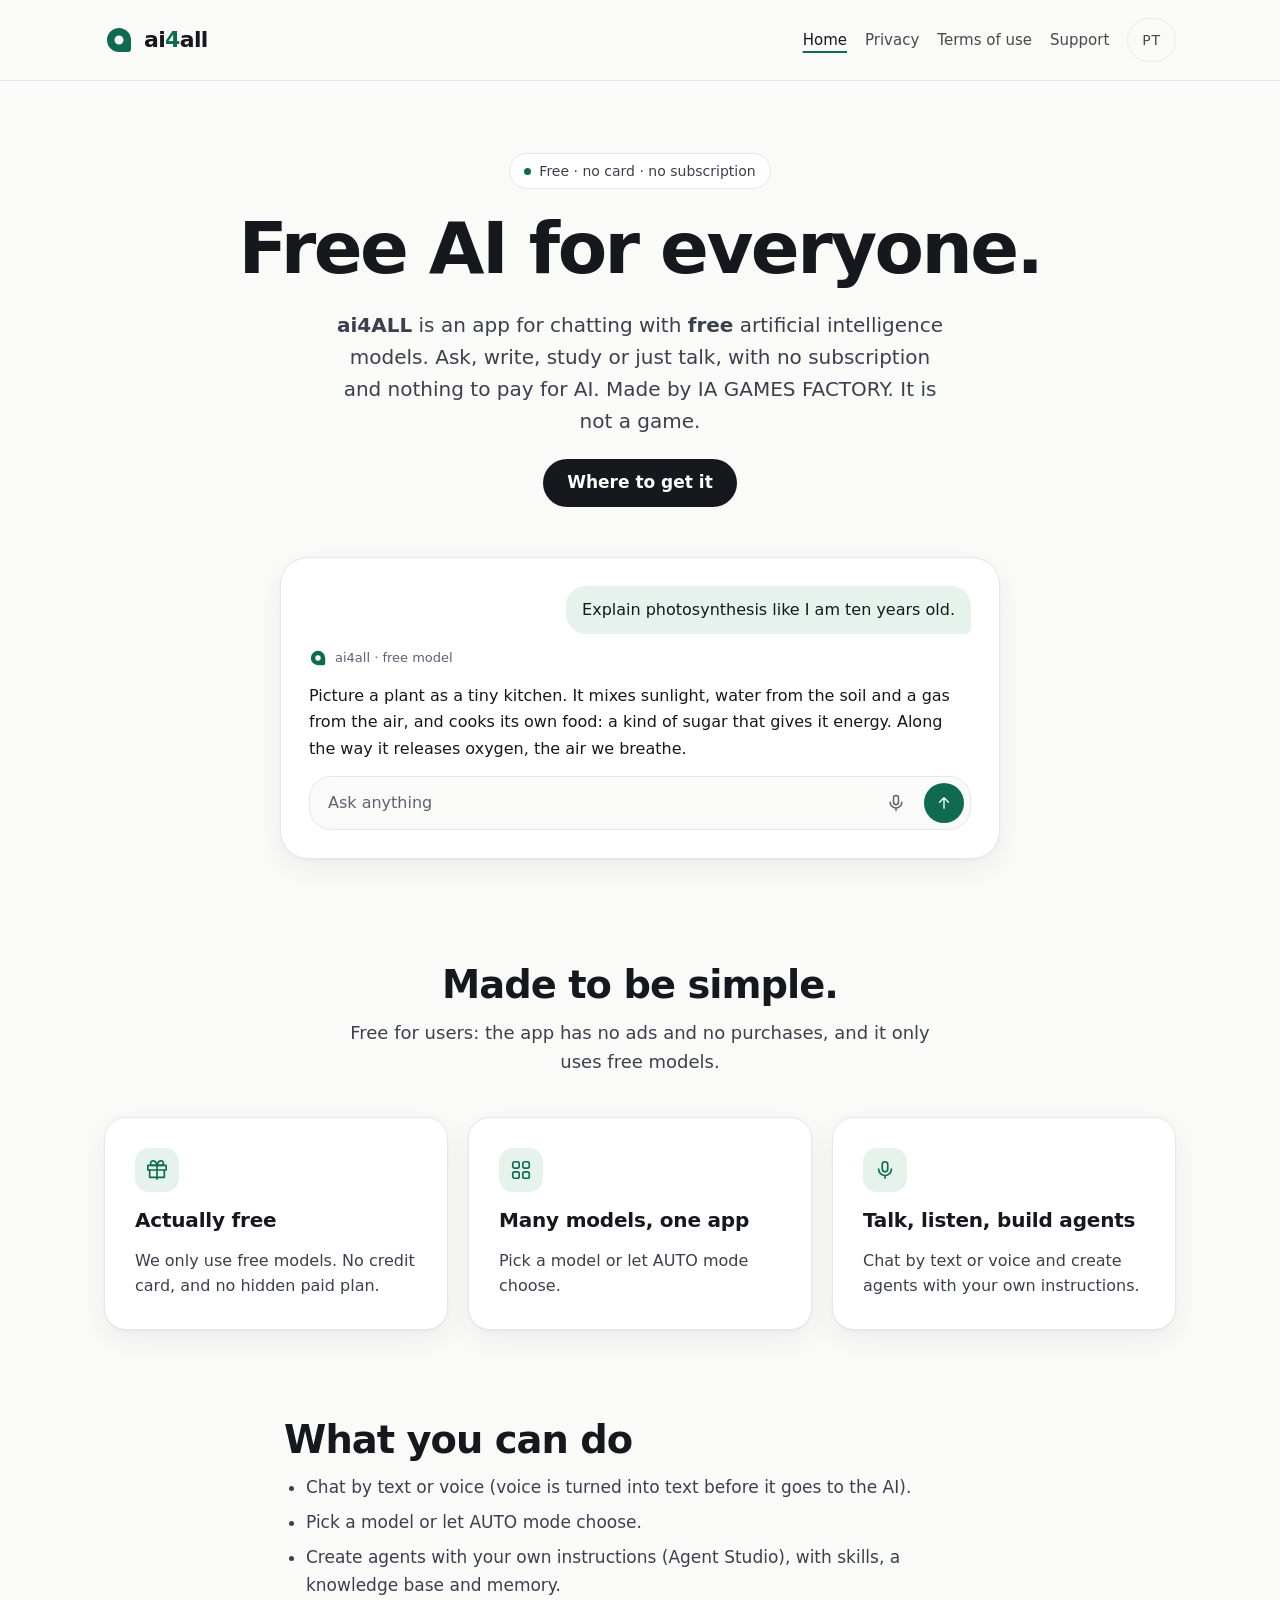
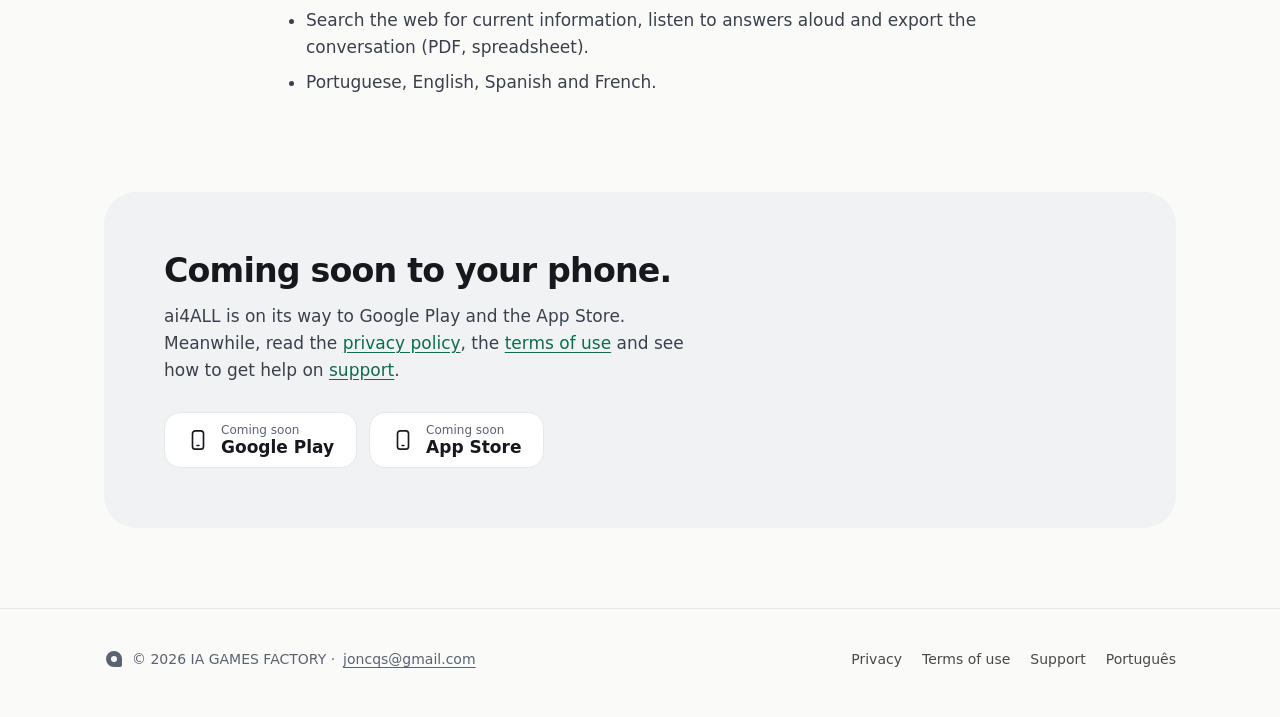
==== en/index.html @ e5a41bab "Site no padrao novo verde selva, pt-BR e EN (AI4ALL #31)" ====
<!doctype html>
<html lang="en">
<head>
<meta charset="utf-8">
<meta name="viewport" content="width=device-width, initial-scale=1">
<title>ai4ALL — Free AI for everyone</title>
<meta name="description" content="ai4ALL: an app for chatting with free AI models, without paying for AI.">
<meta name="color-scheme" content="light dark">
<meta name="theme-color" content="#FAFAF8" media="(prefers-color-scheme: light)">
<meta name="theme-color" content="#0D0F14" media="(prefers-color-scheme: dark)">
<link rel="icon" type="image/svg+xml" href="../icon.svg">
<link rel="alternate icon" type="image/png" href="../favicon.png">
<link rel="alternate" hreflang="pt-BR" href="../index.html">
<link rel="stylesheet" href="../site.css">
</head>
<body>
<a class="skip" href="#conteudo">Skip to content</a>
<header class="top">
  <div class="bar">
    <a class="brand" href="index.html"><svg class="mark" width="30" height="30" viewBox="0 0 100 100" aria-hidden="true"><path fill="currentColor" fill-rule="evenodd" d="M50 10A40 40 0 0 0 50 90H80Q90 90 90 80V50A40 40 0 0 0 50 10ZM50 35A15 15 0 1 0 50 65A15 15 0 1 0 50 35Z"/></svg><span>ai<b>4</b>all</span></a>
    <nav class="menu" aria-label="Main"><a href="index.html" aria-current="page">Home</a><a href="privacy.html">Privacy</a><a href="terms.html">Terms of use</a><a href="support.html">Support</a><a class="lang" href="../index.html" hreflang="pt-BR" lang="pt-BR" aria-label="Português">PT</a></nav>
  </div>
</header>
<main id="conteudo">
<section class="hero">
  <span class="badge"><span class="dot"></span>Free · no card · no subscription</span>
  <h1>Free AI for everyone.</h1>
  <p class="lead"><strong>ai4ALL</strong> is an app for chatting with <strong>free</strong> artificial intelligence models. Ask, write, study or just talk, with no subscription and nothing to pay for AI. Made by IA GAMES FACTORY. It is not a game.</p>
  <a class="cta" href="#lojas">Where to get it</a>
  <figure class="demo card" aria-label="Sample conversation">
    <p class="bubble">Explain photosynthesis like I am ten years old.</p>
    <p class="who"><svg class="mark" width="18" height="18" viewBox="0 0 100 100" aria-hidden="true"><path fill="currentColor" fill-rule="evenodd" d="M50 10A40 40 0 0 0 50 90H80Q90 90 90 80V50A40 40 0 0 0 50 10ZM50 35A15 15 0 1 0 50 65A15 15 0 1 0 50 35Z"/></svg>ai4all · free model</p>
    <p class="answer">Picture a plant as a tiny kitchen. It mixes sunlight, water from the soil and a gas from the air, and cooks its own food: a kind of sugar that gives it energy. Along the way it releases oxygen, the air we breathe.</p>
    <div class="field" aria-hidden="true"><span>Ask anything</span><span class="ico"><svg width="20" height="20" viewBox="0 0 24 24" fill="none" stroke="currentColor" stroke-width="1.8" stroke-linecap="round" stroke-linejoin="round" aria-hidden="true"><rect x="9" y="3" width="6" height="11" rx="3"/><path d="M5 11a7 7 0 0 0 14 0M12 18v3"/></svg></span><span class="send"><svg width="18" height="18" viewBox="0 0 24 24" fill="none" stroke="currentColor" stroke-width="1.8" stroke-linecap="round" stroke-linejoin="round" aria-hidden="true"><path d="M12 19V5M6 11l6-6 6 6"/></svg></span></div>
  </figure>
</section>
<section class="section">
  <h2 class="center">Made to be simple.</h2>
  <p class="center sub">Free for users: the app has no ads and no purchases, and it only uses free models.</p>
  <div class="cards"><article class="card feat"><span class="chip-ic"><svg width="22" height="22" viewBox="0 0 24 24" fill="none" stroke="currentColor" stroke-width="1.8" stroke-linecap="round" stroke-linejoin="round" aria-hidden="true"><path d="M20 12v8H4v-8"/><path d="M2 7h20v5H2z"/><path d="M12 22V7"/><path d="M12 7H7.5a2.5 2.5 0 0 1 0-5C11 2 12 7 12 7Z"/><path d="M12 7h4.5a2.5 2.5 0 0 0 0-5C13 2 12 7 12 7Z"/></svg></span><h3>Actually free</h3><p>We only use free models. No credit card, and no hidden paid plan.</p></article><article class="card feat"><span class="chip-ic"><svg width="22" height="22" viewBox="0 0 24 24" fill="none" stroke="currentColor" stroke-width="1.8" stroke-linecap="round" stroke-linejoin="round" aria-hidden="true"><rect x="3" y="3" width="7" height="7" rx="2"/><rect x="14" y="3" width="7" height="7" rx="2"/><rect x="3" y="14" width="7" height="7" rx="2"/><rect x="14" y="14" width="7" height="7" rx="2"/></svg></span><h3>Many models, one app</h3><p>Pick a model or let AUTO mode choose.</p></article><article class="card feat"><span class="chip-ic"><svg width="22" height="22" viewBox="0 0 24 24" fill="none" stroke="currentColor" stroke-width="1.8" stroke-linecap="round" stroke-linejoin="round" aria-hidden="true"><rect x="9" y="3" width="6" height="11" rx="3"/><path d="M5 11a7 7 0 0 0 14 0M12 18v3"/></svg></span><h3>Talk, listen, build agents</h3><p>Chat by text or voice and create agents with your own instructions.</p></article></div>
</section>
<section class="section narrow">
  <h2>What you can do</h2>
  <ul class="list"><li>Chat by text or voice (voice is turned into text before it goes to the AI).</li><li>Pick a model or let AUTO mode choose.</li><li>Create agents with your own instructions (Agent Studio), with skills, a knowledge base and memory.</li><li>Search the web for current information, listen to answers aloud and export the conversation (PDF, spreadsheet).</li><li>Portuguese, English, Spanish and French.</li></ul>
</section>
<section class="section" id="lojas">
  <div class="band">
    <div><h2>Coming soon to your phone.</h2><p>ai4ALL is on its way to Google Play and the App Store. Meanwhile, read the <a href="privacy.html">privacy policy</a>, the <a href="terms.html">terms of use</a> and see how to get help on <a href="support.html">support</a>.</p></div>
    <div class="stores"><span class="store"><svg width="22" height="22" viewBox="0 0 24 24" fill="none" stroke="currentColor" stroke-width="1.8" stroke-linecap="round" stroke-linejoin="round" aria-hidden="true"><rect x="6" y="2" width="12" height="20" rx="3"/><path d="M11 18h2"/></svg><span><small>Coming soon</small>Google Play</span></span><span class="store"><svg width="22" height="22" viewBox="0 0 24 24" fill="none" stroke="currentColor" stroke-width="1.8" stroke-linecap="round" stroke-linejoin="round" aria-hidden="true"><rect x="6" y="2" width="12" height="20" rx="3"/><path d="M11 18h2"/></svg><span><small>Coming soon</small>App Store</span></span></div>
  </div>
</section>
</main>
<footer class="foot">
  <div class="bar">
    <span class="foot-brand"><svg class="mark" width="20" height="20" viewBox="0 0 100 100" aria-hidden="true"><path fill="currentColor" fill-rule="evenodd" d="M50 10A40 40 0 0 0 50 90H80Q90 90 90 80V50A40 40 0 0 0 50 10ZM50 35A15 15 0 1 0 50 65A15 15 0 1 0 50 35Z"/></svg>© 2026 IA GAMES FACTORY · <a href="mailto:joncqs@gmail.com">joncqs@gmail.com</a></span>
    <nav aria-label="Footer"><a href="privacy.html">Privacy</a><a href="terms.html">Terms of use</a><a href="support.html">Support</a><a href="../index.html" hreflang="pt-BR" lang="pt-BR">Português</a></nav>
  </div>
</footer>
</body>
</html>
---- site.css ----
/* AI4ALL site · identidade v3 Selva (issue #31). Claro por padrão, escuro pelo sistema. Só fontes do sistema, sem JS. */
:root{
  --bg:#FAFAF8; --surface:#FFFFFF; --surface2:#F1F2F4; --border:#E6E7EB;
  --text:#16181D; --text-body:#3A404C; --text-sub:#5B6372;
  --brand:#0F5C45; --primary:#0E6B50; --link:#0E6B50; --accent:#0E6B50; --tint:#E6F2EC; --user-bubble:#E6F2EC;
  --send:#0E6B50; --on-solid:#FFFFFF; --focus:#13805C;
  --cta-bg:#16181D; --cta-text:#FFFFFF;
  --shadow:0 1px 2px rgba(16,24,40,.04),0 10px 30px rgba(16,24,40,.06);
  --r-field:12px; --r-card:22px; --r-panel:28px; --r-pill:999px;
  --font:system-ui,-apple-system,"Segoe UI",Roboto,"Helvetica Neue",Arial,sans-serif;
  color-scheme:light dark;
}
@media (prefers-color-scheme: dark){
  :root{
    --bg:#0D0F14; --surface:#161B24; --surface2:#131821; --border:#252D3D;
    --text:#E8EAF0; --text-body:#A9B1C2; --text-sub:#8A94A8;
    --primary:#13805C; --link:#5FD4A4; --accent:#5FD4A4; --tint:#13291F; --user-bubble:#13291F; --send:#13805C;
    --cta-bg:#E8EAF0; --cta-text:#0D0F14; --shadow:none;
  }
}
*{box-sizing:border-box}
html{-webkit-text-size-adjust:100%}
body{margin:0;background:var(--bg);color:var(--text);font-family:var(--font);font-size:17px;line-height:1.6;-webkit-font-smoothing:antialiased}
a{color:var(--link);text-underline-offset:3px}
:focus-visible{outline:2px solid var(--focus);outline-offset:3px;border-radius:6px}
.skip{position:absolute;left:-9999px;top:8px;background:var(--surface);color:var(--text);padding:10px 14px;border-radius:var(--r-field)}
.skip:focus{left:12px;z-index:9}
.bar{max-width:1120px;margin:0 auto;padding:18px 24px;display:flex;align-items:center;justify-content:space-between;gap:12px 24px;flex-wrap:wrap}
.top{border-bottom:1px solid var(--border)}
.brand{display:flex;align-items:center;gap:10px;color:var(--text);text-decoration:none;font-size:22px;font-weight:600;letter-spacing:-.03em}
.brand .mark{color:var(--primary)}
.brand b{font-weight:600;color:var(--primary)}
.menu{display:flex;align-items:center;flex-wrap:wrap;gap:4px 18px;font-size:15px}
.menu a,.foot nav a{color:var(--text);text-decoration:none;opacity:.78;min-height:44px;display:inline-flex;align-items:center}
.menu a:hover,.foot nav a:hover,.menu a[aria-current],.foot nav a[aria-current]{opacity:1}
.menu a[aria-current]{text-decoration:underline;text-decoration-color:var(--primary);text-decoration-thickness:2px;text-underline-offset:6px}
.menu .lang{border:1px solid var(--border);border-radius:var(--r-pill);padding:0 14px;letter-spacing:.06em;font-size:14px}
main{display:block}
.hero{max-width:1120px;margin:0 auto;padding:72px 24px 40px;display:flex;flex-direction:column;align-items:center;text-align:center;gap:22px}
.badge{display:inline-flex;align-items:center;gap:8px;padding:6px 14px;border-radius:var(--r-pill);border:1px solid var(--border);background:var(--surface);font-size:14px;color:var(--text-body)}
.dot{width:7px;height:7px;border-radius:50%;background:var(--accent)}
h1{margin:0;font-size:clamp(36px,6.2vw,72px);line-height:1.05;font-weight:600;letter-spacing:-.035em;max-width:820px}
.lead{margin:0;max-width:620px;font-size:clamp(17px,1.6vw,20px);color:var(--text-body)}
.cta{display:inline-flex;align-items:center;justify-content:center;min-height:48px;padding:0 24px;border-radius:var(--r-pill);background:var(--cta-bg);color:var(--cta-text);font-weight:600;text-decoration:none}
.cta:hover{opacity:.9}
.card{background:var(--surface);border:1px solid var(--border);border-radius:var(--r-card);box-shadow:var(--shadow)}
.demo{width:100%;max-width:720px;margin:28px 0 0;padding:28px;text-align:left;display:flex;flex-direction:column;gap:14px;border-radius:var(--r-panel)}
.demo p{margin:0}
.bubble{align-self:flex-end;max-width:85%;background:var(--user-bubble);border-radius:20px 20px 6px 20px;padding:12px 16px;font-size:16px;line-height:1.5}
.who{display:flex;align-items:center;gap:8px;font-size:13px;color:var(--text-sub)}
.who .mark{color:var(--primary)}
.answer{font-size:16px;line-height:1.65}
.field{display:flex;align-items:center;gap:8px;border:1px solid var(--border);background:var(--bg);border-radius:var(--r-card);padding:6px 6px 6px 18px;color:var(--text-sub);font-size:16px}
.field span:first-child{flex:1}
.ico,.send{width:40px;height:40px;border-radius:50%;display:flex;align-items:center;justify-content:center}
.send{background:var(--send);color:var(--on-solid)}
.section{max-width:1120px;margin:0 auto;padding:64px 24px 24px}
.section.narrow{max-width:760px}
h2{margin:0 0 12px;font-size:clamp(26px,3vw,40px);line-height:1.15;font-weight:600;letter-spacing:-.025em}
.center{text-align:center}
.sub{max-width:600px;margin:0 auto 40px;color:var(--text-body);font-size:18px}
.cards{display:grid;grid-template-columns:repeat(auto-fit,minmax(240px,1fr));gap:20px}
.feat{padding:30px;display:flex;flex-direction:column;gap:12px}
.feat h3{margin:0;font-size:20px;font-weight:600;letter-spacing:-.01em}
.feat p{margin:0;color:var(--text-body);font-size:16px}
.chip-ic{width:44px;height:44px;flex-shrink:0;border-radius:14px;background:var(--tint);color:var(--link);display:flex;align-items:center;justify-content:center}
.list{margin:0;padding-left:22px;color:var(--text-body)}
.list li{margin-bottom:8px}
.band{background:var(--surface2);border-radius:32px;padding:clamp(28px,5vw,60px);display:flex;align-items:center;justify-content:space-between;gap:28px;flex-wrap:wrap;margin-bottom:56px}
.band>div:first-child{max-width:560px}
.band h2{font-size:clamp(24px,2.6vw,34px)}
.band p{margin:0;color:var(--text-body)}
.stores{display:flex;gap:12px;flex-wrap:wrap}
.store{display:inline-flex;align-items:center;gap:12px;min-height:56px;padding:0 22px;border-radius:16px;border:1px solid var(--border);background:var(--surface)}
.store>span{display:flex;flex-direction:column;line-height:1.2;font-weight:600}
.store small{font-weight:400;font-size:12px;color:var(--text-sub)}
.docwrap{max-width:1120px;margin:0 auto;padding:56px 24px 72px;display:flex;flex-wrap:wrap;gap:48px;align-items:flex-start}
.toc{flex:1 1 200px;max-width:240px;display:flex;flex-direction:column;gap:2px;font-size:14px}
.toc .label{font-size:12px;letter-spacing:.06em;text-transform:uppercase;color:var(--text-sub);margin-bottom:6px}
.toc a{color:var(--text-body);text-decoration:none;padding:6px 0}
.toc a:hover{text-decoration:underline}
.doc{flex:999 1 560px;min-width:0;max-width:680px}
.doc h1{font-size:clamp(32px,4vw,48px);line-height:1.1;letter-spacing:-.03em;margin:0 0 18px}
.doc h2{font-size:22px;letter-spacing:-.015em;margin:36px 0 10px}
.doc p,.doc li{color:var(--text-body)}
.doc ul{padding-left:22px;margin:0}
.doc li{margin-bottom:8px}
.doc strong{color:var(--text)}
.updated{margin:0 0 8px;font-size:14px;color:var(--text-sub)}
.summary{padding:20px 24px;margin:8px 0 4px;box-shadow:none}
.summary p{margin:0}
.lead-doc{font-size:18px;margin:0 0 20px}
.contact{display:flex;align-items:center;gap:16px;flex-wrap:wrap}
.contact-txt{display:flex;flex-direction:column;flex:1;min-width:180px;color:var(--text-sub);font-size:15px;overflow-wrap:anywhere}
.contact-txt strong{font-size:17px}
.tablewrap{overflow-x:auto;margin:14px 0;border:1px solid var(--border);border-radius:var(--r-field);background:var(--surface)}
table{border-collapse:collapse;width:100%;min-width:560px}
th,td{text-align:left;vertical-align:top;padding:10px 12px;border-bottom:1px solid var(--border);font-size:15px;line-height:1.5;color:var(--text-body)}
th{font-size:13px;color:var(--text-sub);background:var(--surface2);font-weight:600}
tr:last-child td{border-bottom:0}
code{background:var(--surface2);padding:1px 5px;border-radius:4px;font-size:15px}
details{border-bottom:1px solid var(--border);padding:16px 0}
details:first-of-type{border-top:1px solid var(--border)}
summary{cursor:pointer;font-size:18px;font-weight:500;color:var(--text);min-height:44px;display:flex;align-items:center}
details p{margin:8px 0 0}
.foot{border-top:1px solid var(--border);font-size:14px;color:var(--text-sub)}
.foot .bar{padding:28px 24px 36px}
.foot-brand{display:flex;align-items:center;gap:8px;flex-wrap:wrap}
.foot-brand a{color:var(--text-sub)}
.foot nav{display:flex;flex-wrap:wrap;gap:4px 20px}
@media (max-width:600px){.hero{padding-top:48px}.demo{padding:20px}.section{padding-top:48px}}
@media (prefers-reduced-motion: reduce){*{transition:none!important;animation:none!important}}
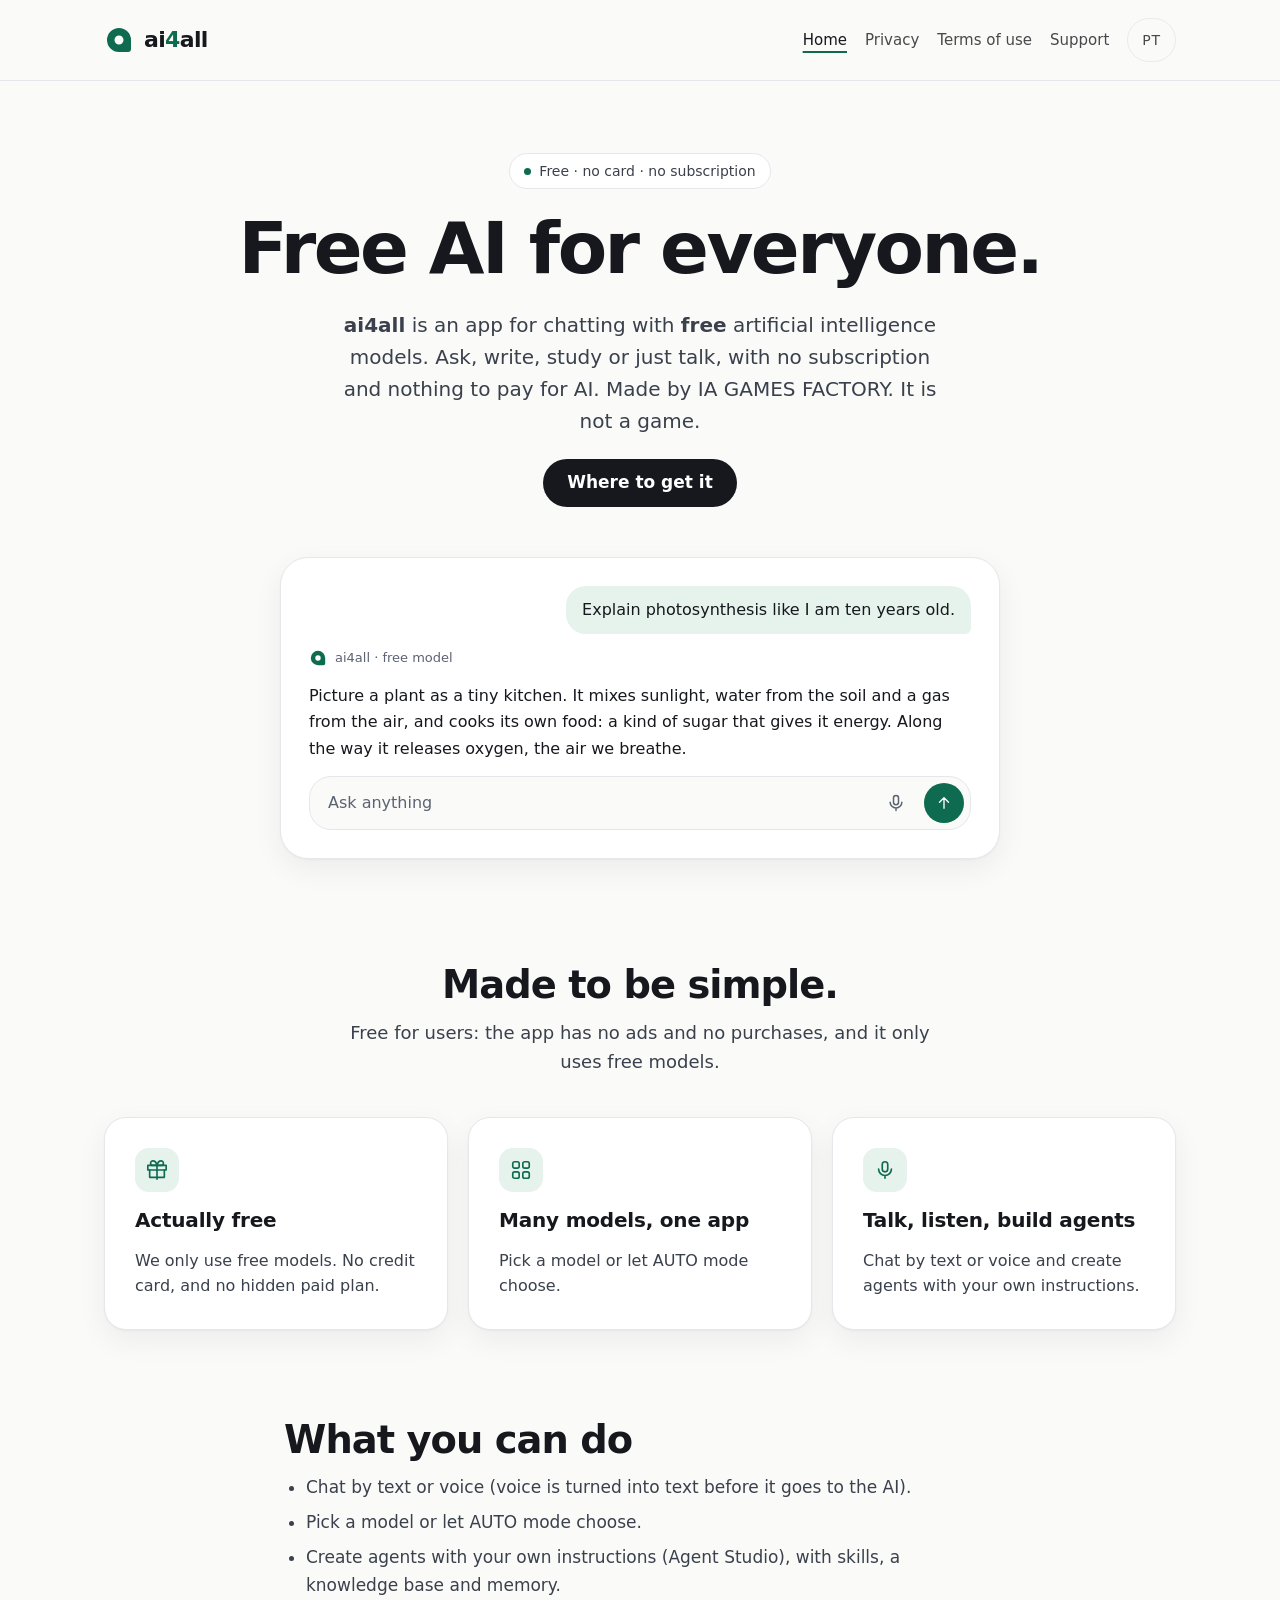
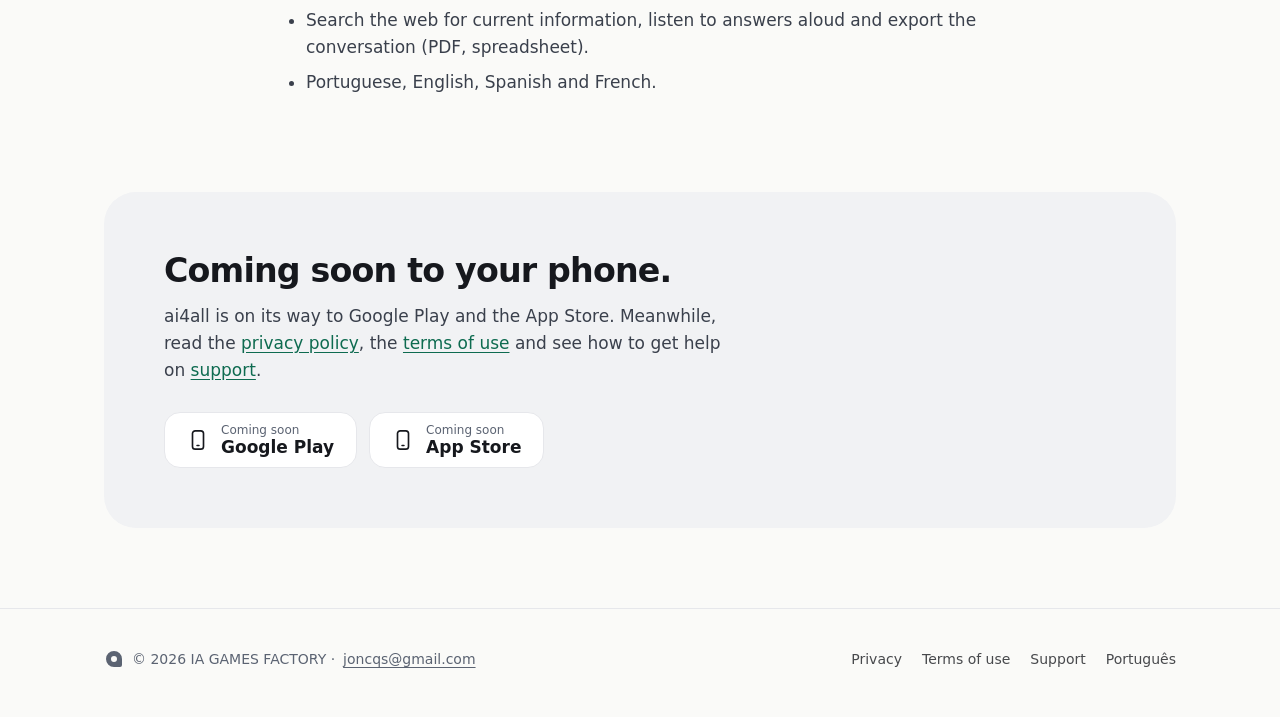
==== commit 9d7b6dfa: "Site: nome ai4all em minusculo (AI4ALL #31, 1.2.1)" ====
--- a/en/index.html
+++ b/en/index.html
@@ -3,8 +3,8 @@
 <head>
 <meta charset="utf-8">
 <meta name="viewport" content="width=device-width, initial-scale=1">
-<title>ai4ALL — Free AI for everyone</title>
-<meta name="description" content="ai4ALL: an app for chatting with free AI models, without paying for AI.">
+<title>ai4all — Free AI for everyone</title>
+<meta name="description" content="ai4all: an app for chatting with free AI models, without paying for AI.">
 <meta name="color-scheme" content="light dark">
 <meta name="theme-color" content="#FAFAF8" media="(prefers-color-scheme: light)">
 <meta name="theme-color" content="#0D0F14" media="(prefers-color-scheme: dark)">
@@ -25,7 +25,7 @@
 <section class="hero">
   <span class="badge"><span class="dot"></span>Free · no card · no subscription</span>
   <h1>Free AI for everyone.</h1>
-  <p class="lead"><strong>ai4ALL</strong> is an app for chatting with <strong>free</strong> artificial intelligence models. Ask, write, study or just talk, with no subscription and nothing to pay for AI. Made by IA GAMES FACTORY. It is not a game.</p>
+  <p class="lead"><strong>ai4all</strong> is an app for chatting with <strong>free</strong> artificial intelligence models. Ask, write, study or just talk, with no subscription and nothing to pay for AI. Made by IA GAMES FACTORY. It is not a game.</p>
   <a class="cta" href="#lojas">Where to get it</a>
   <figure class="demo card" aria-label="Sample conversation">
     <p class="bubble">Explain photosynthesis like I am ten years old.</p>
@@ -45,7 +45,7 @@
 </section>
 <section class="section" id="lojas">
   <div class="band">
-    <div><h2>Coming soon to your phone.</h2><p>ai4ALL is on its way to Google Play and the App Store. Meanwhile, read the <a href="privacy.html">privacy policy</a>, the <a href="terms.html">terms of use</a> and see how to get help on <a href="support.html">support</a>.</p></div>
+    <div><h2>Coming soon to your phone.</h2><p>ai4all is on its way to Google Play and the App Store. Meanwhile, read the <a href="privacy.html">privacy policy</a>, the <a href="terms.html">terms of use</a> and see how to get help on <a href="support.html">support</a>.</p></div>
     <div class="stores"><span class="store"><svg width="22" height="22" viewBox="0 0 24 24" fill="none" stroke="currentColor" stroke-width="1.8" stroke-linecap="round" stroke-linejoin="round" aria-hidden="true"><rect x="6" y="2" width="12" height="20" rx="3"/><path d="M11 18h2"/></svg><span><small>Coming soon</small>Google Play</span></span><span class="store"><svg width="22" height="22" viewBox="0 0 24 24" fill="none" stroke="currentColor" stroke-width="1.8" stroke-linecap="round" stroke-linejoin="round" aria-hidden="true"><rect x="6" y="2" width="12" height="20" rx="3"/><path d="M11 18h2"/></svg><span><small>Coming soon</small>App Store</span></span></div>
   </div>
 </section>
